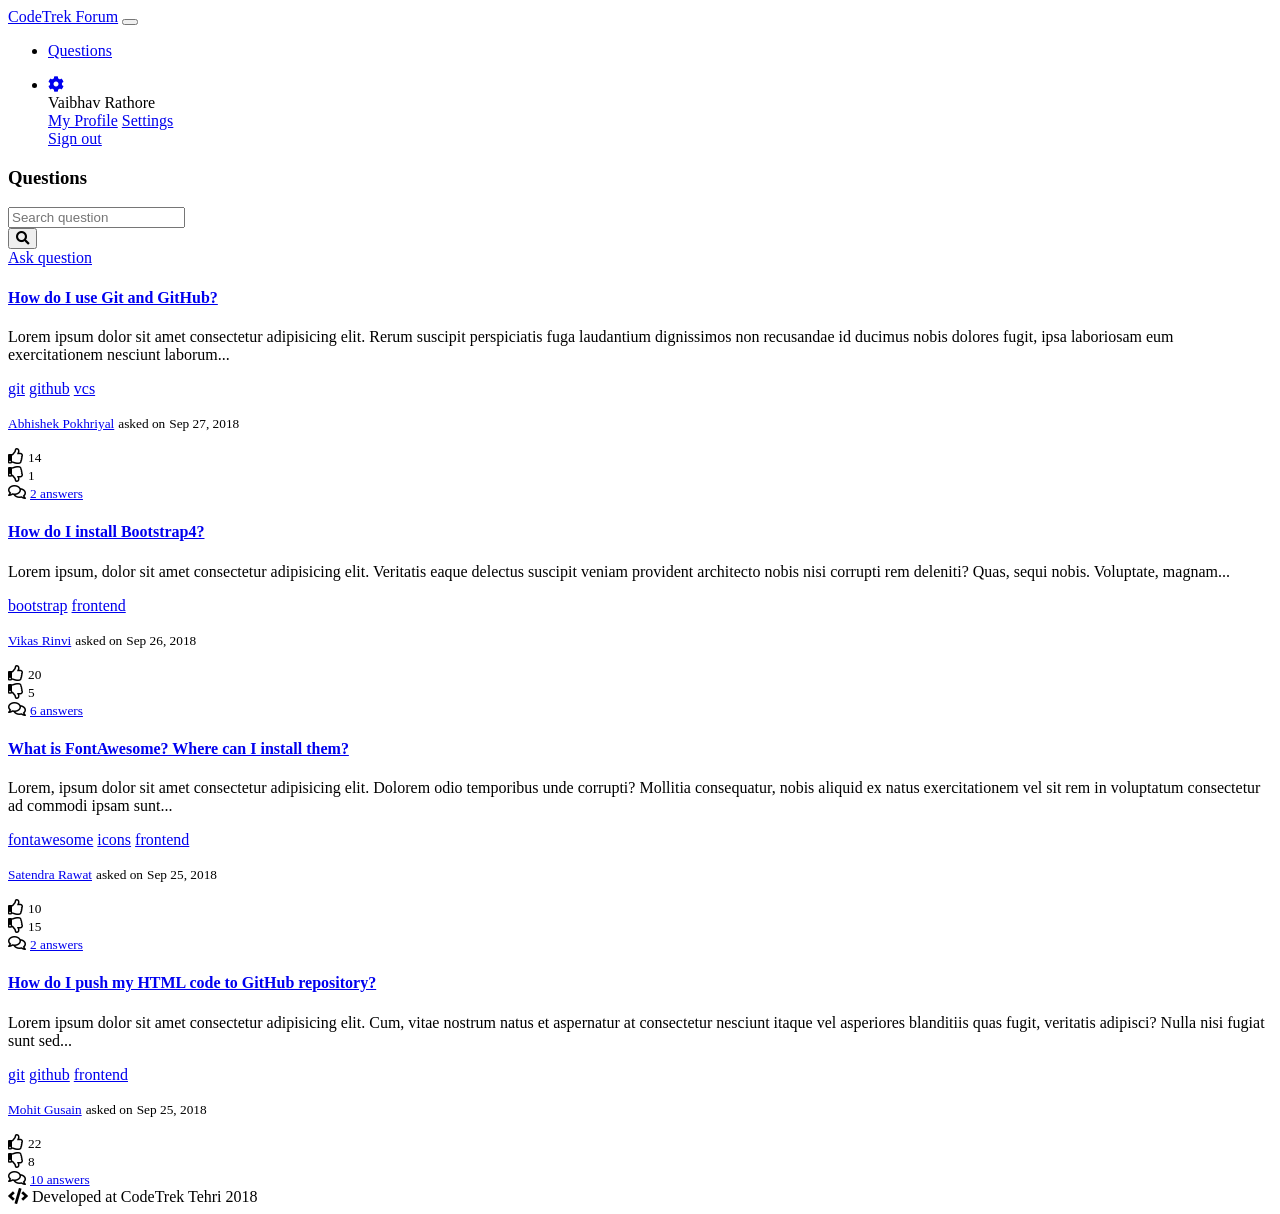
==== index.html @ 126d8ecf "started working in codetrek page" ====
<!DOCTYPE html>
<html>
<head>
	<meta charset="utf-8" />
	<meta http-equiv="X-UA-Compatible" content="IE=edge">
	<title>CodeTrek Forum</title>
	<meta name="viewport" content="width=device-width, initial-scale=1">
	<link rel="stylesheet" type="text/css" media="screen" href="assets/bootstrap/css/bootstrap.min.css" />
	<link rel="stylesheet" href="https://use.fontawesome.com/releases/v5.3.1/css/all.css" integrity="sha384-mzrmE5qonljUremFsqc01SB46JvROS7bZs3IO2EmfFsd15uHvIt+Y8vEf7N7fWAU" crossorigin="anonymous">
	<script src="assets/js/jquery-3.3.1.min.js"></script>
	<script src="assets/bootstrap/js/bootstrap.min.js"></script>
</head>
<body>
	<nav class="navbar sticky-top navbar-expand-lg navbar-dark bg-dark">
		<div class="container">
			<a class="navbar-brand" href="#">CodeTrek Forum</a>
			<button class="navbar-toggler" type="button" data-toggle="collapse" data-target="#navbarSupportedContent" aria-controls="navbarSupportedContent"
			 aria-expanded="false" aria-label="Toggle navigation">
				<span class="navbar-toggler-icon"></span>
			</button>

			<div class="collapse navbar-collapse" id="navbarSupportedContent">
				<ul class="navbar-nav mr-auto">
					<li class="nav-item">
						<a href="index.html" class="nav-link">Questions</a>
					</li>
				</ul>
				<ul class="navbar-nav">
					<li class="nav-item dropdown">
						<a class="nav-link dropdown-toggle" href="#" id="navbarDropdown" role="button" data-toggle="dropdown" aria-haspopup="true"
						 aria-expanded="false">
							<i class="fa fa-cog"></i>
						</a>
						<div class="dropdown-menu" aria-labelledby="navbarDropdown">
							<div class="dropdown-item disabled">Vaibhav Rathore</div>
							<div class="dropdown-divider"></div>
							<a class="dropdown-item" href="#">My Profile</a>
							<a class="dropdown-item" href="#">Settings</a>
							<div class="dropdown-divider"></div>
							<a class="dropdown-item" href="#">Sign out</a>
						</div>
					</li>
				</ul>
			</div>
		</div>
	</nav>
	<div class="container mt-5">
		<div class="d-flex justify-content-between mb-3 flex-column flex-md-row">
			<h3 class="font-weight-light mb-0">Questions</h3>
			<div class="d-flex flex-column flex-md-row">
				<form class="form-inline my-2 my-lg-0 mr-md-3">
					<div class="input-group">
						<input class="form-control" type="search" placeholder="Search question" aria-label="Search">
						<div class="input-group-append">
							<button class="btn btn-info my-0" type="submit">
								<i class="fa fa-search"></i>
							</button>
						</div>
					</div>
				</form>
				<a class="btn btn-outline-primary" href="new-question.html">Ask question</a>
			</div>

		</div>
		<div class="card mb-4 shadow-sm">
			<div class="card-body">
				<h4 class="card-title mb-1"><a class="text-body" href="answers.html">How do I use Git and GitHub?</a></h4>
				<p class="text-secondary mb-0">
					Lorem ipsum dolor sit amet consectetur adipisicing elit. Rerum suscipit perspiciatis fuga laudantium dignissimos non recusandae id ducimus nobis dolores fugit, ipsa laboriosam eum exercitationem nesciunt laborum...
				</p>
				<div class="mb-2">
					<a href="#" class="badge badge-info">git</a>
					<a href="#" class="badge badge-info">github</a>
					<a href="#" class="badge badge-info">vcs</a>
				</div>
				<p>
					<a href="#" class="card-link"><small>Abhishek Pokhriyal</small></a>
					<small class="text-secondary">asked on</small>
					<small class="text-secondary">Sep 27, 2018</small>
				</p>
				<div class="d-flex text-secondary">
					<div class="mr-3">
						<i class="far fa-thumbs-up"></i>
						<small>14</small>
					</div>
					<div class="mr-3">
						<i class="far fa-thumbs-down"></i>
						<small>1</small>
					</div>
					<div class="mr-3">
						<i class="far fa-comments"></i>
						<a href="answers.html" class="text-secondary"><small>2 answers</small></a>
					</div>
				</div>
			</div>
		</div>
		<div class="card mb-4 shadow-sm">
			<div class="card-body">
				<h4 class="card-title mb-1"><a class="text-body" href="#">How do I install Bootstrap4?</a></h4>
				<p class="text-secondary mb-0">
					Lorem ipsum, dolor sit amet consectetur adipisicing elit. Veritatis eaque delectus suscipit veniam provident architecto nobis nisi corrupti rem deleniti? Quas, sequi nobis. Voluptate, magnam...
				</p>
				<div class="mb-2">
					<a href="#" class="badge badge-info">bootstrap</a>
					<a href="#" class="badge badge-info">frontend</a>
				</div>
				<p>
					<a href="#" class="card-link"><small>Vikas Rinvi</small></a>
					<small class="text-secondary">asked on</small>
					<small class="text-secondary">Sep 26, 2018</small>
				</p>
				<div class="d-flex text-secondary">
					<div class="mr-3">
						<i class="far fa-thumbs-up"></i>
						<small>20</small>
					</div>
					<div  class="mr-3">
						<i class="far fa-thumbs-down"></i>
						<small>5</small>
					</div>
					<div class="mr-3">
						<i class="far fa-comments"></i>
						<a href="#" class="text-secondary"><small>6 answers</small></a>
					</div>
				</div>
			</div>
		</div>
		<div class="card mb-4 shadow-sm">
			<div class="card-body">
				<h4 class="card-title mb-1"><a class="text-body" href="#">What is FontAwesome? Where can I install them?</a></h4>
				<p class="text-secondary mb-0">
					Lorem, ipsum dolor sit amet consectetur adipisicing elit. Dolorem odio temporibus unde corrupti? Mollitia consequatur, nobis aliquid ex natus exercitationem vel sit rem in voluptatum consectetur ad commodi ipsam sunt...
				</p>
				<div class="mb-2">
					<a href="#" class="badge badge-info">fontawesome</a>
					<a href="#" class="badge badge-info">icons</a>
					<a href="#" class="badge badge-info">frontend</a>
				</div>
				<p>
					<a href="#" class="card-link"><small>Satendra Rawat</small></a>
					<small class="text-secondary">asked on</small>
					<small class="text-secondary">Sep 25, 2018</small>
				</p>
				<div class="d-flex text-secondary">
					<div class="mr-3">
						<i class="far fa-thumbs-up"></i>
						<small>10</small>
					</div>
					<div class="mr-3">
						<i class="far fa-thumbs-down"></i>
						<small>15</small>
					</div>
					<div class="mr-3">
						<i class="far fa-comments"></i>
						<a href="#" class="text-secondary"><small>2 answers</small></a>
					</div>
				</div>
			</div>
		</div>
		<div class="card mb-4 shadow-sm">
			<div class="card-body">
				<h4 class="card-title mb-1"><a class="text-body" href="#">How do I push my HTML code to GitHub repository?</a></h4>
				<p class="text-secondary mb-0">
					Lorem ipsum dolor sit amet consectetur adipisicing elit. Cum, vitae nostrum natus et aspernatur at consectetur nesciunt itaque vel asperiores blanditiis quas fugit, veritatis adipisci? Nulla nisi fugiat sunt sed...
				</p>
				<div class="mb-2">
					<a href="#" class="badge badge-info">git</a>
					<a href="#" class="badge badge-info">github</a>
					<a href="#" class="badge badge-info">frontend</a>
				</div>
				<p>
					<a href="#" class="card-link"><small>Mohit Gusain</small></a>
					<small class="text-secondary">asked on</small>
					<small class="text-secondary">Sep 25, 2018</small>
				</p>
				<div class="d-flex text-secondary">
					<div class="mr-3">
						<i class="far fa-thumbs-up"></i>
						<small>22</small>
					</div>
					<div class="mr-3">
						<i class="far fa-thumbs-down"></i>
						<small>8</small>
					</div>
					<div class="mr-3">
						<i class="far fa-comments"></i>
						<a href="#" class="text-secondary"><small>10 answers</small></a>
					</div>
				</div>
			</div>
		</div>
	</div>
	<footer class="bg-light py-3 text-center mt-5">
		<span class="text-primary"><i class="fas fa-code"></i> Developed at CodeTrek Tehri 2018</span>
	</footer>
</body>
</html>
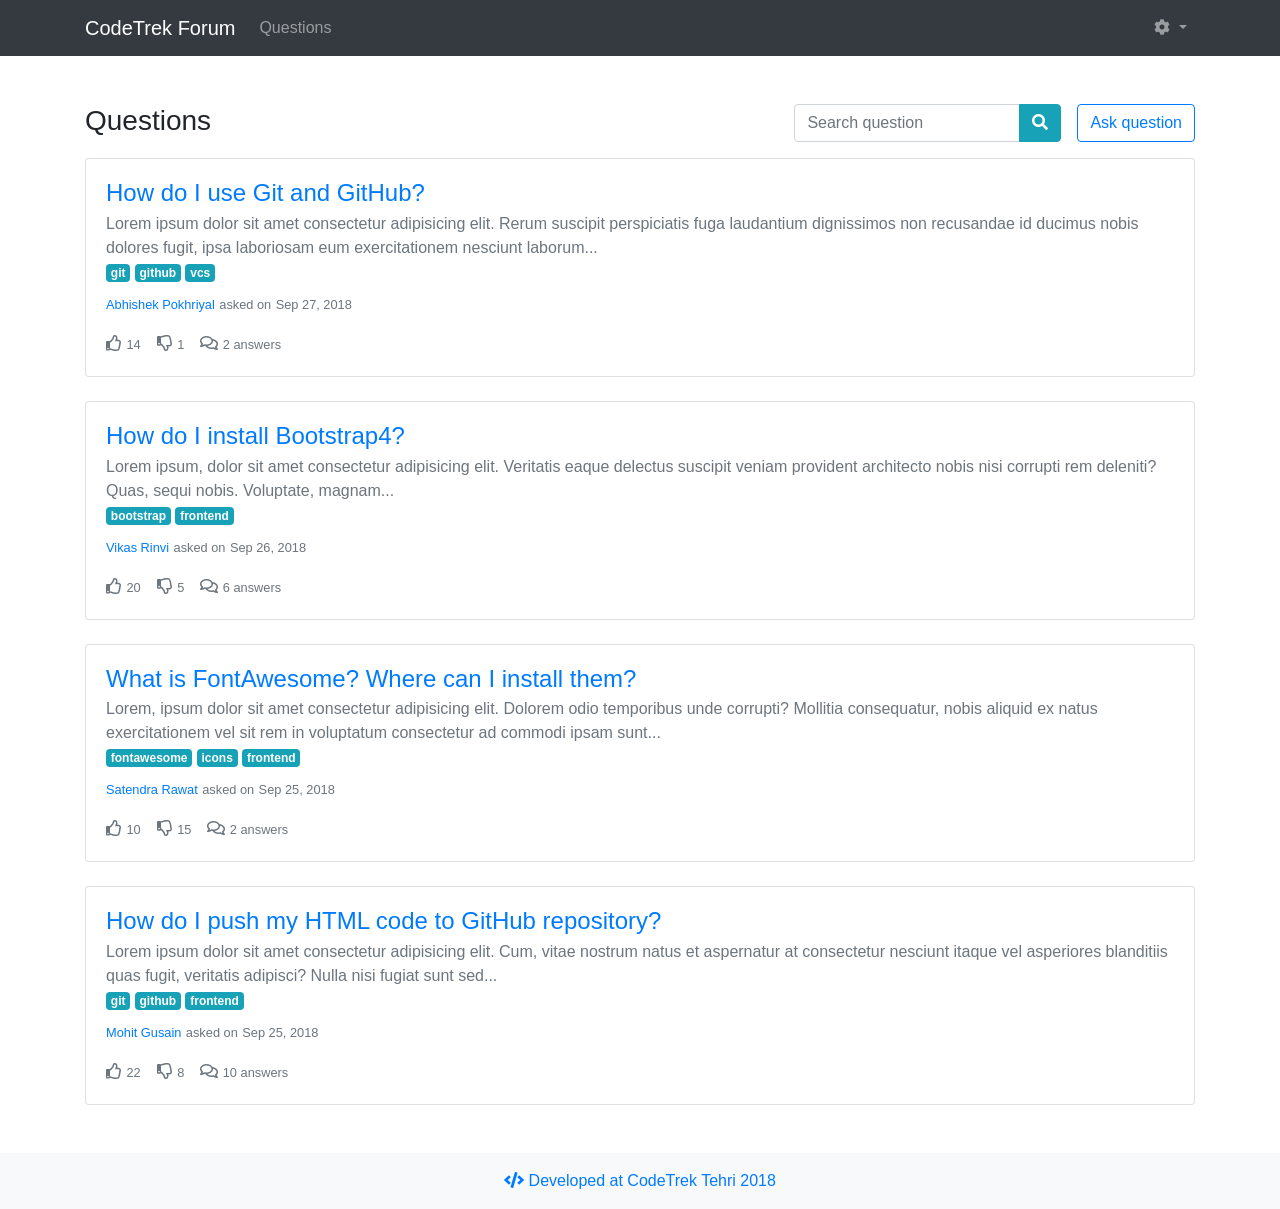
==== commit 790d6c29: "changing button color on click" ====
--- a/index.html
+++ b/index.html
@@ -4,11 +4,13 @@
 	<meta charset="utf-8" />
 	<meta http-equiv="X-UA-Compatible" content="IE=edge">
 	<title>CodeTrek Forum</title>
-	<meta name="viewport" content="width=device-width, initial-scale=1">
-	<link rel="stylesheet" type="text/css" media="screen" href="assets/bootstrap/css/bootstrap.min.css" />
-	<link rel="stylesheet" href="https://use.fontawesome.com/releases/v5.3.1/css/all.css" integrity="sha384-mzrmE5qonljUremFsqc01SB46JvROS7bZs3IO2EmfFsd15uHvIt+Y8vEf7N7fWAU" crossorigin="anonymous">
-	<script src="assets/js/jquery-3.3.1.min.js"></script>
-	<script src="assets/bootstrap/js/bootstrap.min.js"></script>
+	<meta charset="utf-8">
+  <meta name="viewport" content="width=device-width, initial-scale=1">
+  <link rel="stylesheet" href="https://maxcdn.bootstrapcdn.com/bootstrap/4.1.3/css/bootstrap.min.css">
+  <link rel="stylesheet" href="https://use.fontawesome.com/releases/v5.3.1/css/all.css" integrity="sha384-mzrmE5qonljUremFsqc01SB46JvROS7bZs3IO2EmfFsd15uHvIt+Y8vEf7N7fWAU" crossorigin="anonymous">
+  <script src="https://ajax.googleapis.com/ajax/libs/jquery/3.3.1/jquery.min.js"></script>
+  <script src="https://cdnjs.cloudflare.com/ajax/libs/popper.js/1.14.3/umd/popper.min.js"></script>
+  <script src="https://maxcdn.bootstrapcdn.com/bootstrap/4.1.3/js/bootstrap.min.js"></script>
 </head>
 <body>
 	<nav class="navbar sticky-top navbar-expand-lg navbar-dark bg-dark">
@@ -32,7 +34,7 @@
 							<i class="fa fa-cog"></i>
 						</a>
 						<div class="dropdown-menu" aria-labelledby="navbarDropdown">
-							<div class="dropdown-item disabled">Vaibhav Rathore</div>
+							<div class="dropdown-item disabled">Akhilesh Negi</div>
 							<div class="dropdown-divider"></div>
 							<a class="dropdown-item" href="#">My Profile</a>
 							<a class="dropdown-item" href="#">Settings</a>
